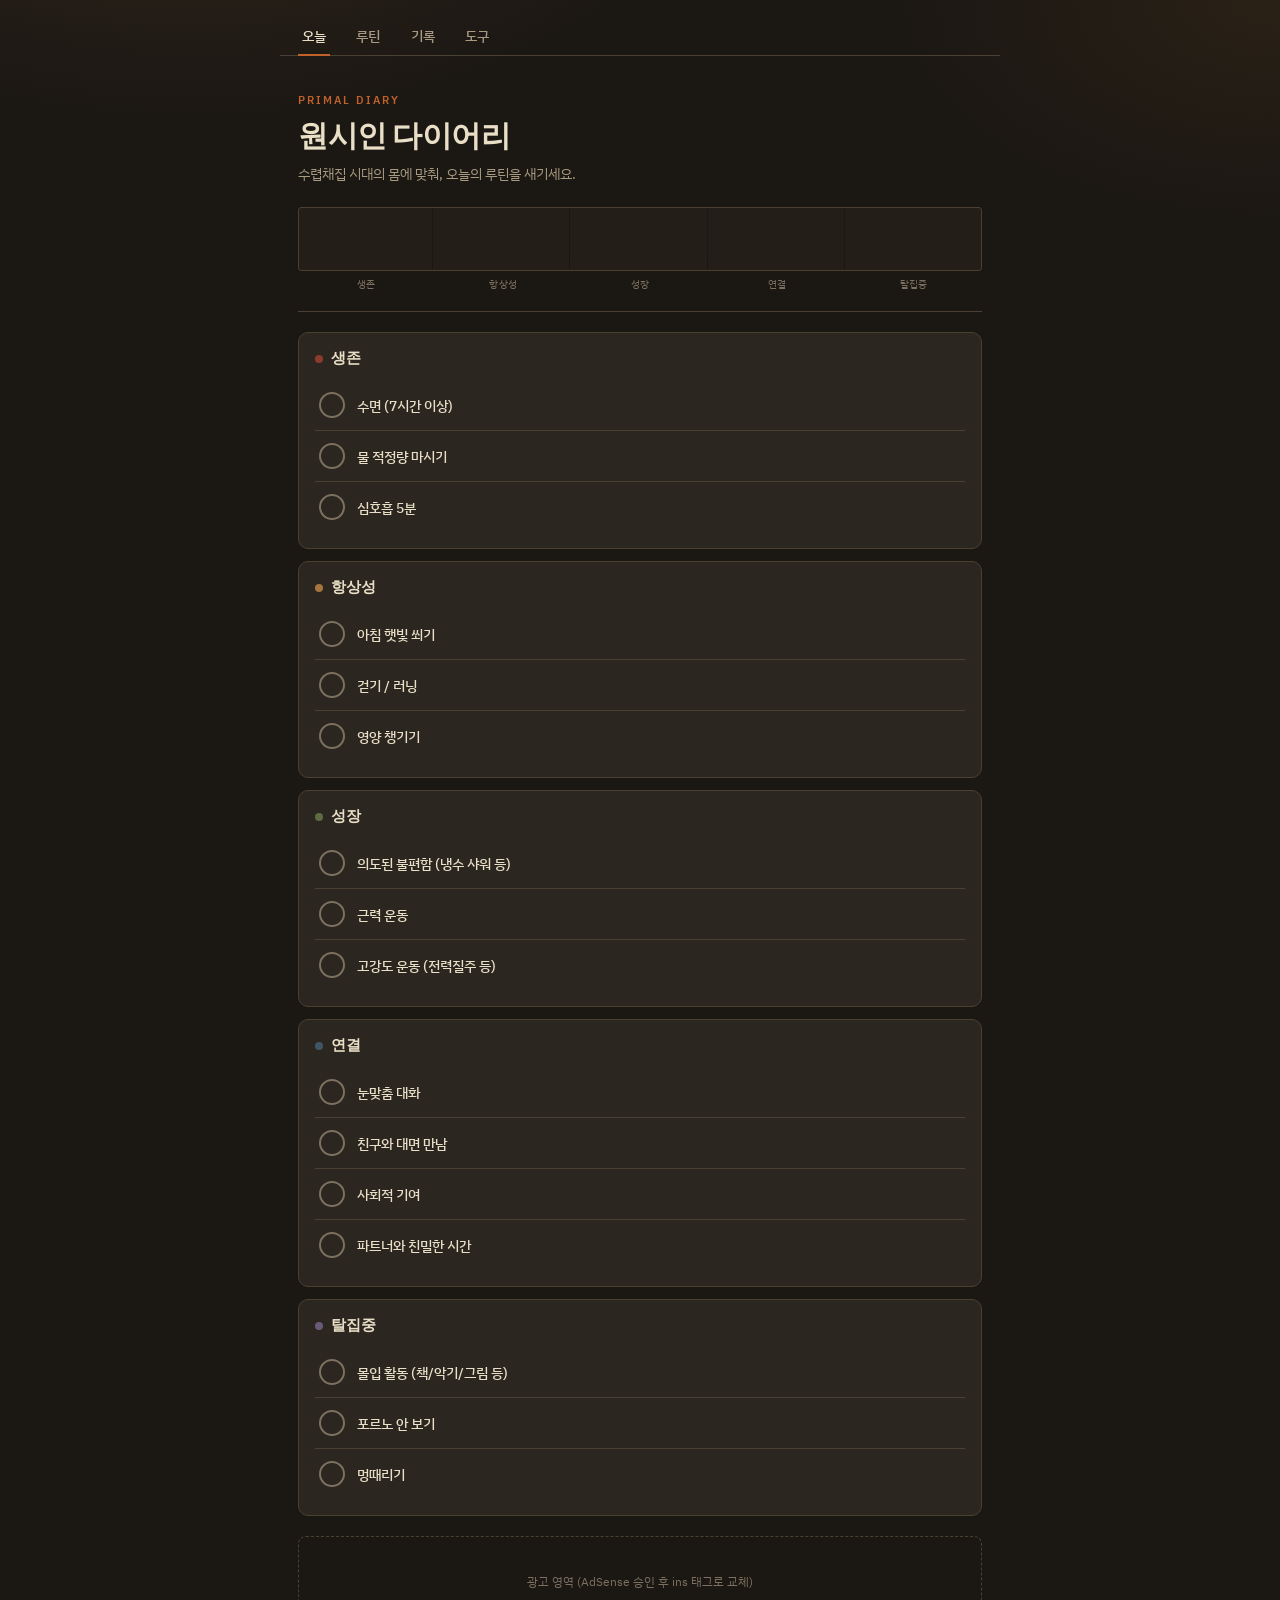
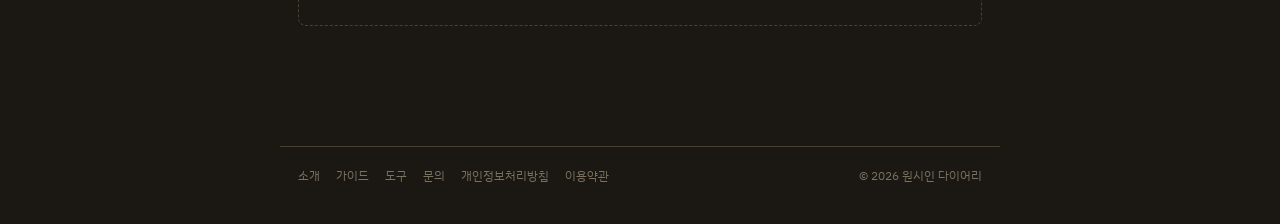
==== index.html @ d8aae8ed "Add files via upload" ====
<!DOCTYPE html>
<html lang="ko">
<head>
<meta charset="UTF-8">
<meta name="viewport" content="width=device-width, initial-scale=1.0">
<title>원시인 다이어리 | 나만의 원시인 루틴 기록</title>
<meta name="description" content="수면, 물, 호흡, 햇빛, 걷기, 영양, 근력운동 같은 원초적 습관을 나만의 실행리스트로 기록하는 개인 루틴 다이어리입니다.">
<meta name="google-adsense-account" content="ca-pub-2557338953436433">
<meta name="naver-site-verification" content="43a13ce1e684f0e41eff7b286d124ef4994e0cc3">
<link rel="preconnect" href="https://fonts.googleapis.com">
<link href="https://fonts.googleapis.com/css2?family=Bitter:wght@500;700;800&family=IBM+Plex+Sans+KR:wght@400;500;600&display=swap" rel="stylesheet">
<link rel="stylesheet" href="style.css">
<script async src="https://pagead2.googlesyndication.com/pagead/js/adsbygoogle.js?client=ca-pub-2557338953436433" crossorigin="anonymous"></script>
</head>
<body>
<div class="tabs">
  <a href="index.html" class="tab active">오늘</a>
  <a href="routines.html" class="tab">루틴</a>
  <a href="history.html" class="tab">기록</a>
  <a href="tools.html" class="tab">도구</a>
</div>

<main class="app">
  <div class="hero">
    <div class="hero-eyebrow">PRIMAL DIARY</div>
    <h1 class="display">원시인 다이어리</h1>
    <p>수렵채집 시대의 몸에 맞춰, 오늘의 루틴을 새기세요.</p>
    <div id="mural-root"></div>
  </div>

  <div id="routine-list"></div>

  <div class="ad-slot">광고 영역 (AdSense 승인 후 ins 태그로 교체)</div>
</main>

<footer class="site-footer">
  <a href="about.html">소개</a>
  <a href="guide.html">가이드</a>
  <a href="tools.html">도구</a>
  <a href="contact.html">문의</a>
  <a href="privacy.html">개인정보처리방침</a>
  <a href="terms.html">이용약관</a>
  <span class="footer-copy">© <span id="year"></span> 원시인 다이어리</span>
</footer>

<div class="toast" id="toast"></div>

<script src="common.js"></script>
<script>
document.getElementById('year').textContent = new Date().getFullYear();

let routines = loadRoutines();
let logs = loadLogs();

function doneToday(routineId) {
  const t = todayStr();
  return logs.some((l) => l.routineId === routineId && l.date === t);
}

function toggle(routineId) {
  const t = todayStr();
  const idx = logs.findIndex((l) => l.routineId === routineId && l.date === t);
  if (idx >= 0) {
    logs.splice(idx, 1);
  } else {
    const r = routines.find((x) => x.id === routineId);
    logs.unshift({ id: uid(), routineId, title: r.title, cat: r.cat, date: t, createdAt: Date.now(), note: '' });
  }
  saveLogs(logs);
  render();
}

function render() {
  renderMural(logs);
  const grouped = CATS.map((c) => ({ cat: c, items: routines.filter((r) => r.cat === c.id) })).filter((g) => g.items.length);
  const listEl = document.getElementById('routine-list');

  if (routines.length === 0) {
    listEl.innerHTML = `<div class="empty">아직 루틴이 없어요.<br>'루틴' 탭에서 나만의 실행리스트를 만들어보세요.</div>`;
    return;
  }

  listEl.innerHTML = grouped.map((g) => `
    <div class="card">
      <div class="section-title"><span class="lv-dot" style="background:${g.cat.color}"></span>${g.cat.label}</div>
      ${g.items.map((r) => `
        <div class="routine">
          <button class="check ${doneToday(r.id) ? 'done' : ''}" data-toggle="${r.id}" aria-label="${escapeHtml(r.title)} 완료 체크">
            <svg viewBox="0 0 16 16" fill="none"><path d="M3 8.5L6.5 12L13 4" stroke="#1B1713" stroke-width="2.2" stroke-linecap="round" stroke-linejoin="round"/></svg>
          </button>
          <div class="routine-body">
            <div class="routine-title ${doneToday(r.id) ? 'done' : ''}">${escapeHtml(r.title)}</div>
          </div>
        </div>
      `).join('')}
    </div>
  `).join('');

  listEl.querySelectorAll('[data-toggle]').forEach((el) => {
    el.onclick = () => toggle(el.dataset.toggle);
  });
}

render();
</script>
</body>
</html>
---- style.css ----
:root {
  --bg: #1b1713;
  --bg-2: #241e18;
  --surface: #2c2620;
  --surface-2: #383028;
  --line: #4a4032;
  --bone: #e9dfc7;
  --bone-dim: #a79a80;
  --muted: #7c7160;
  --fire: #c1622b;
  --fire-dim: #8b4520;
  --lv1: #8b3a2b;
  --lv2: #a6743d;
  --lv3: #5c6b42;
  --lv4: #3f5765;
  --lv5: #6a5a7a;
}
* { box-sizing: border-box; }
html, body { margin: 0; padding: 0; }
body {
  background:
    radial-gradient(ellipse 900px 500px at 15% -10%, #33291d 0%, transparent 60%),
    radial-gradient(ellipse 700px 400px at 100% 0%, #2a2116 0%, transparent 55%),
    var(--bg);
  color: var(--bone);
  font-family: 'IBM Plex Sans KR', sans-serif;
  min-height: 100vh;
  -webkit-font-smoothing: antialiased;
}
.display { font-family: 'Bitter', serif; }
::selection { background: var(--fire-dim); color: var(--bone); }
a { color: inherit; text-decoration: none; }

.app { max-width: 720px; margin: 0 auto; padding: 0 18px 60px; }

.hero { padding: 36px 0 20px; border-bottom: 1px solid var(--line); margin-bottom: 20px; position: relative; }
.hero-eyebrow { font-size: 11px; letter-spacing: .18em; text-transform: uppercase; color: var(--fire); font-weight: 600; margin-bottom: 8px; }
.hero h1 { font-family: 'Bitter', serif; font-weight: 800; font-size: 30px; margin: 0 0 6px; letter-spacing: -.01em; }
.hero p { margin: 0; color: var(--bone-dim); font-size: 14px; line-height: 1.6; }

.mural { display: flex; gap: 3px; margin-top: 22px; height: 64px; border-radius: 3px; overflow: hidden; background: var(--bg-2); border: 1px solid var(--line); position: relative; }
.mural-col { flex: 1; display: flex; flex-direction: column-reverse; align-items: stretch; border-right: 1px solid rgba(0,0,0,.25); }
.mural-col:last-child { border-right: none; }
.mural-mark { width: 100%; flex: 0 0 auto; opacity: .92; border-top: 1px solid rgba(0,0,0,.2); }
.mural-label { display: flex; justify-content: space-between; margin-top: 6px; font-size: 9.5px; color: var(--muted); letter-spacing: .02em; }
.mural-label span { flex: 1; text-align: center; }

.tabs { max-width: 720px; margin: 0 auto; display: flex; gap: 4px; padding: 16px 18px 0; border-bottom: 1px solid var(--line); }
.tab { color: var(--bone-dim); font-size: 13.5px; font-weight: 500; padding: 10px 4px; position: relative; margin-right: 18px; letter-spacing: .01em; display: inline-block; }
.tab.active { color: var(--bone); }
.tab.active::after { content: ''; position: absolute; left: 0; right: 0; bottom: -1px; height: 2px; background: var(--fire); }

.card { background: var(--surface); border: 1px solid var(--line); border-radius: 10px; padding: 16px; margin-bottom: 12px; }
.section-title { font-family: 'Bitter', serif; font-weight: 700; font-size: 15px; margin: 0 0 12px; display: flex; align-items: center; gap: 8px; }
.lv-dot { width: 8px; height: 8px; border-radius: 50%; display: inline-block; flex: 0 0 auto; }

.routine { display: flex; align-items: center; gap: 12px; padding: 12px 4px; border-bottom: 1px solid var(--line); }
.routine:last-child { border-bottom: none; }
.check { width: 26px; height: 26px; border-radius: 50%; border: 2px solid var(--muted); background: transparent; cursor: pointer; flex: 0 0 auto; display: flex; align-items: center; justify-content: center; transition: .15s; }
.check.done { background: var(--fire); border-color: var(--fire); }
.check svg { width: 13px; height: 13px; opacity: 0; transition: .15s; }
.check.done svg { opacity: 1; }
.routine-body { flex: 1; min-width: 0; }
.routine-title { font-size: 14px; font-weight: 500; }
.routine-title.done { color: var(--bone-dim); text-decoration: line-through; }
.routine-cat { font-size: 11px; color: var(--muted); margin-top: 2px; }
.routine-del { background: none; border: none; color: var(--muted); cursor: pointer; font-size: 12px; padding: 4px 6px; opacity: .6; }
.routine-del:hover { opacity: 1; color: var(--fire); }

.row { display: flex; gap: 8px; margin-bottom: 10px; }
input[type=text], input[type=number], select, textarea { background: var(--bg-2); border: 1px solid var(--line); color: var(--bone); border-radius: 7px; padding: 10px 12px; font-family: inherit; font-size: 13.5px; width: 100%; }
input[type=text]:focus, input[type=number]:focus, select:focus, textarea:focus { outline: 1px solid var(--fire); border-color: var(--fire); }
textarea { resize: vertical; min-height: 56px; }
.btn { background: var(--fire); color: #1b1713; border: none; border-radius: 7px; padding: 10px 16px; font-family: inherit; font-weight: 600; font-size: 13.5px; cursor: pointer; white-space: nowrap; transition: .15s; }
.btn:hover { background: #d16f38; }
.btn:disabled { opacity: .4; cursor: not-allowed; }
.btn-ghost { background: transparent; border: 1px solid var(--line); color: var(--bone-dim); }
.btn-ghost:hover { color: var(--bone); border-color: var(--bone-dim); }
.btn-sm { padding: 6px 12px; font-size: 12.5px; }

.log-entry { padding: 12px 0; border-bottom: 1px solid var(--line); }
.log-entry:last-child { border-bottom: none; }
.log-head { display: flex; justify-content: space-between; align-items: center; margin-bottom: 4px; }
.log-title { font-size: 14px; font-weight: 500; }
.log-date { font-size: 11px; color: var(--muted); }

.empty { text-align: center; padding: 36px 12px; color: var(--muted); font-size: 13px; line-height: 1.7; }

.toast { position: fixed; bottom: 24px; left: 50%; transform: translateX(-50%); background: var(--surface-2); border: 1px solid var(--line); color: var(--bone); padding: 10px 18px; border-radius: 8px; font-size: 13px; opacity: 0; pointer-events: none; transition: .25s; z-index: 50; }
.toast.show { opacity: 1; transform: translateX(-50%) translateY(-6px); }
.loading { color: var(--muted); font-size: 13px; padding: 20px 0; text-align: center; }

.site-footer { max-width: 720px; margin: 40px auto 0; padding: 20px 18px 40px; border-top: 1px solid var(--line); display: flex; gap: 16px; flex-wrap: wrap; font-size: 12px; color: var(--muted); }
.site-footer a:hover { color: var(--fire); }
.footer-copy { margin-left: auto; }

.article { line-height: 1.85; font-size: 14.5px; color: var(--bone-dim); }
.article h2 { font-family: 'Bitter', serif; color: var(--bone); font-size: 19px; margin-top: 28px; }
.article h3 { font-family: 'Bitter', serif; color: var(--bone); font-size: 15.5px; margin-top: 18px; }
.article p { margin: 10px 0; }
.article ul { margin: 8px 0; padding-left: 20px; }
.article li { margin: 4px 0; }

.ad-slot { margin: 20px 0; min-height: 90px; display: flex; align-items: center; justify-content: center; border: 1px dashed var(--line); border-radius: 8px; color: var(--muted); font-size: 12px; }

.view-toggle { display: flex; gap: 6px; margin-bottom: 14px; }
.view-toggle button { flex: 1; }

.cal-head { display: flex; align-items: center; justify-content: space-between; margin-bottom: 10px; }
.cal-nav { background: none; border: 1px solid var(--line); color: var(--bone-dim); border-radius: 6px; width: 28px; height: 28px; cursor: pointer; }
.cal-nav:hover { color: var(--bone); border-color: var(--bone-dim); }
.cal-title { font-family: 'Bitter', serif; font-weight: 700; font-size: 14px; }
.cal-grid { display: grid; grid-template-columns: repeat(7, 1fr); gap: 4px; }
.cal-dow { text-align: center; font-size: 10.5px; color: var(--muted); padding-bottom: 4px; }
.cal-cell { aspect-ratio: 1; border-radius: 6px; background: var(--bg-2); border: 1px solid var(--line); display: flex; flex-direction: column; align-items: center; justify-content: center; gap: 2px; font-size: 11px; color: var(--bone-dim); position: relative; }
.cal-cell.empty { background: transparent; border: none; }
.cal-cell.today { border-color: var(--fire); }
.cal-dots { display: flex; gap: 2px; flex-wrap: wrap; justify-content: center; max-width: 26px; }
.cal-dot { width: 4.5px; height: 4.5px; border-radius: 50%; }

.tool-result { margin-top: 12px; padding: 12px; background: var(--bg-2); border: 1px solid var(--line); border-radius: 8px; font-size: 14px; }
.tool-result b { color: var(--fire); font-family: 'Bitter', serif; font-size: 17px; }
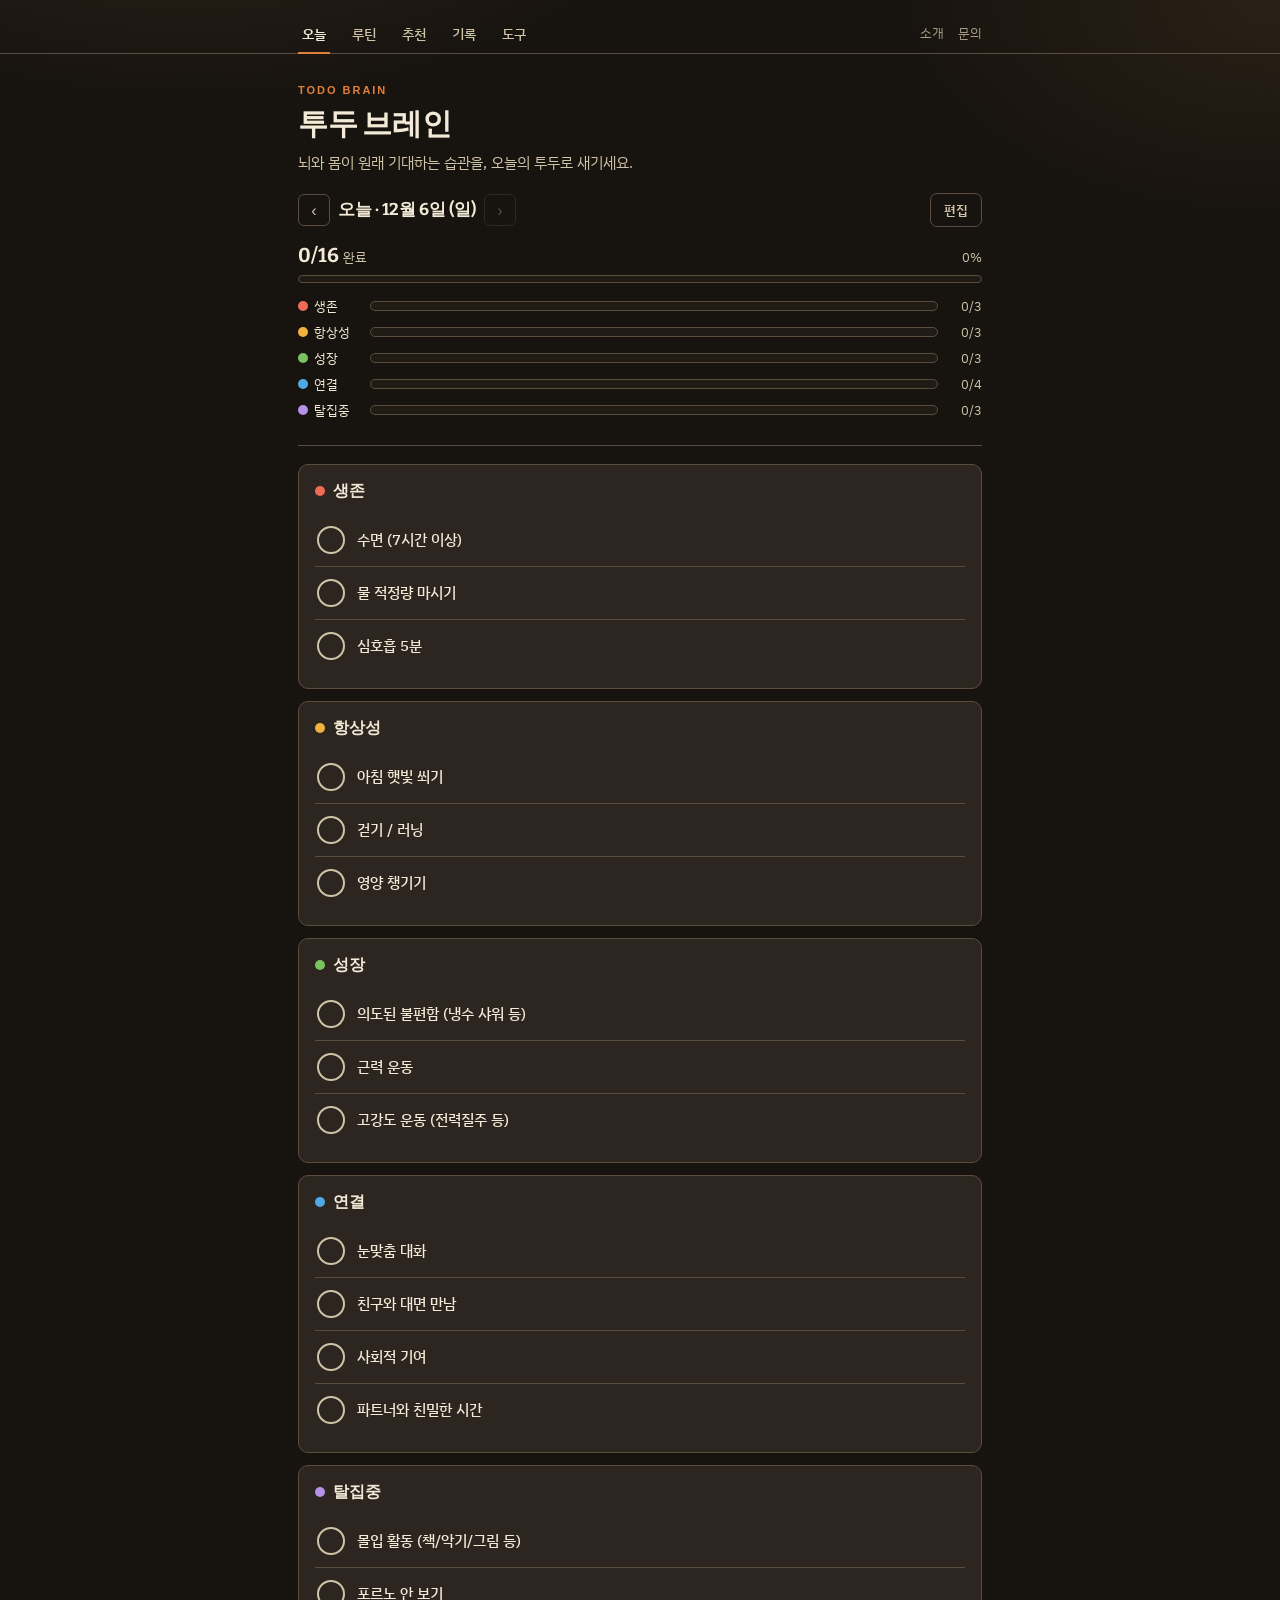
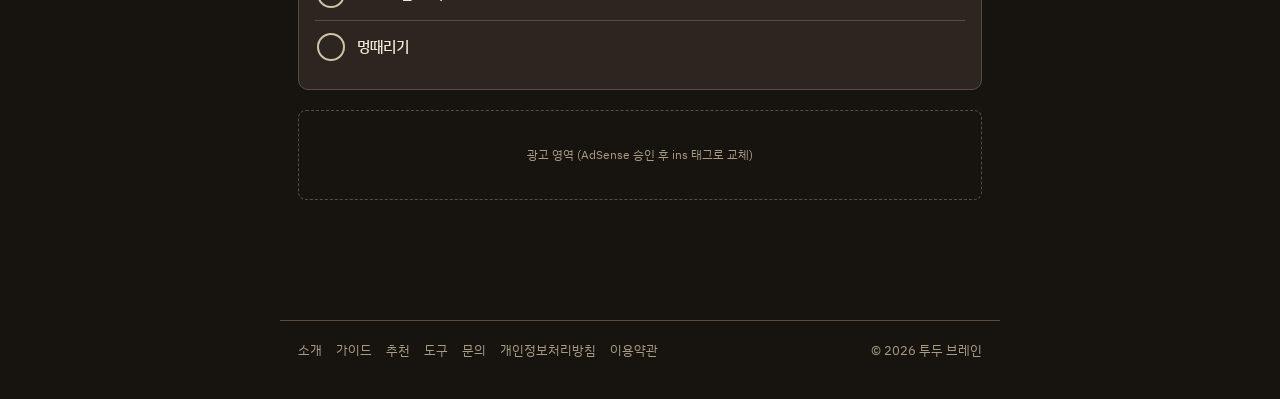
==== commit 27bbf121: "Add files via upload" ====
--- a/index.html
+++ b/index.html
@@ -3,8 +3,8 @@
 <head>
 <meta charset="UTF-8">
 <meta name="viewport" content="width=device-width, initial-scale=1.0">
-<title>원시인 다이어리 | 나만의 원시인 루틴 기록</title>
-<meta name="description" content="수면, 물, 호흡, 햇빛, 걷기, 영양, 근력운동 같은 원초적 습관을 나만의 실행리스트로 기록하는 개인 루틴 다이어리입니다.">
+<title>투두 브레인 | 나만의 루틴 기록</title>
+<meta name="description" content="수면, 물, 호흡, 햇빛, 걷기, 영양, 근력운동 같은 원초적 습관을 나만의 실행리스트로 기록하는 개인 루틴 투두입니다.">
 <meta name="google-adsense-account" content="ca-pub-2557338953436433">
 <meta name="naver-site-verification" content="43a13ce1e684f0e41eff7b286d124ef4994e0cc3">
 <link rel="preconnect" href="https://fonts.googleapis.com">
@@ -13,19 +13,40 @@
 <script async src="https://pagead2.googlesyndication.com/pagead/js/adsbygoogle.js?client=ca-pub-2557338953436433" crossorigin="anonymous"></script>
 </head>
 <body>
-<div class="tabs">
-  <a href="index.html" class="tab active">오늘</a>
-  <a href="routines.html" class="tab">루틴</a>
-  <a href="history.html" class="tab">기록</a>
-  <a href="tools.html" class="tab">도구</a>
-</div>
+<header class="topbar">
+  <div class="topbar-inner">
+    <nav class="tabs">
+      <a href="index.html" class="tab active">오늘</a>
+      <a href="routines.html" class="tab">루틴</a>
+      <a href="tips.html" class="tab">추천</a>
+      <a href="history.html" class="tab">기록</a>
+      <a href="tools.html" class="tab">도구</a>
+    </nav>
+    <nav class="top-links">
+      <a href="about.html">소개</a>
+      <a href="contact.html">문의</a>
+    </nav>
+  </div>
+</header>
 
 <main class="app">
   <div class="hero">
-    <div class="hero-eyebrow">PRIMAL DIARY</div>
-    <h1 class="display">원시인 다이어리</h1>
-    <p>수렵채집 시대의 몸에 맞춰, 오늘의 루틴을 새기세요.</p>
-    <div id="mural-root"></div>
+    <div class="hero-eyebrow">TODO BRAIN</div>
+    <h1 class="display">투두 브레인</h1>
+    <p>뇌와 몸이 원래 기대하는 습관을, 오늘의 투두로 새기세요.</p>
+
+    <div class="date-nav">
+      <button class="cal-nav" id="d-prev" aria-label="전날">‹</button>
+      <div class="date-label" id="d-label"></div>
+      <button class="cal-nav" id="d-next" aria-label="다음날">›</button>
+      <div class="spacer">
+        <button class="btn btn-ghost btn-sm" id="d-today">오늘로</button>
+        <button class="btn btn-ghost btn-sm" id="edit-toggle">편집</button>
+      </div>
+    </div>
+    <p class="past-note" id="past-note" hidden>지난 날짜를 보고 있어요. 체크하면 이 날짜로 기록돼요.</p>
+
+    <div id="progress-root"></div>
   </div>
 
   <div id="routine-list"></div>
@@ -36,11 +57,12 @@
 <footer class="site-footer">
   <a href="about.html">소개</a>
   <a href="guide.html">가이드</a>
+  <a href="tips.html">추천</a>
   <a href="tools.html">도구</a>
   <a href="contact.html">문의</a>
   <a href="privacy.html">개인정보처리방침</a>
   <a href="terms.html">이용약관</a>
-  <span class="footer-copy">© <span id="year"></span> 원시인 다이어리</span>
+  <span class="footer-copy">© <span id="year"></span> 투두 브레인</span>
 </footer>
 
 <div class="toast" id="toast"></div>
@@ -51,55 +73,101 @@
 
 let routines = loadRoutines();
 let logs = loadLogs();
+const today = todayStr();
+let editMode = false;
 
-function doneToday(routineId) {
-  const t = todayStr();
-  return logs.some((l) => l.routineId === routineId && l.date === t);
+// ?date=YYYY-MM-DD 로 들어오면 그 날짜의 루틴을 보여줘요 (미래 날짜는 오늘로)
+let date = new URLSearchParams(location.search).get('date');
+if (!isValidDateStr(date) || date > today) date = today;
+
+function setDate(next) {
+  if (next > today) return;
+  date = next;
+  history.replaceState(null, '', location.pathname + (date === today ? '' : '?date=' + date));
+  render();
+}
+
+function isDone(routineId) {
+  return logs.some((l) => l.routineId === routineId && l.date === date);
 }
 
 function toggle(routineId) {
-  const t = todayStr();
-  const idx = logs.findIndex((l) => l.routineId === routineId && l.date === t);
+  const idx = logs.findIndex((l) => l.routineId === routineId && l.date === date);
   if (idx >= 0) {
     logs.splice(idx, 1);
   } else {
     const r = routines.find((x) => x.id === routineId);
-    logs.unshift({ id: uid(), routineId, title: r.title, cat: r.cat, date: t, createdAt: Date.now(), note: '' });
+    logs.unshift({ id: uid(), routineId, title: r.title, cat: r.cat, date, createdAt: Date.now(), note: '' });
   }
   saveLogs(logs);
   render();
 }
 
+function deleteRoutine(routineId) {
+  const r = routines.find((x) => x.id === routineId);
+  if (!r) return;
+  if (!confirm(`"${r.title}" 루틴을 삭제할까요?\n지난 기록은 그대로 남아요.`)) return;
+  routines = routines.filter((x) => x.id !== routineId);
+  saveRoutines(routines);
+  showToast('루틴을 삭제했어요.');
+  render();
+}
+
+function renameRoutine(routineId) {
+  const r = routines.find((x) => x.id === routineId);
+  if (!r) return;
+  const input = prompt('루틴 이름을 입력하세요', r.title);
+  if (input === null) return;
+  if (!input.trim()) { showToast('루틴 이름을 입력해주세요.'); return; }
+  applyRename(routines, logs, routineId, input);
+  showToast('루틴 이름을 바꿨어요.');
+  render();
+}
+
 function render() {
-  renderMural(logs);
-  const grouped = CATS.map((c) => ({ cat: c, items: routines.filter((r) => r.cat === c.id) })).filter((g) => g.items.length);
+  document.getElementById('d-label').textContent = date === today ? `오늘 · ${formatKoreanDate(date)}` : formatKoreanDate(date);
+  document.getElementById('d-next').disabled = date >= today;
+  document.getElementById('d-today').style.display = date === today ? 'none' : '';
+  document.getElementById('past-note').hidden = date === today;
+  const editBtn = document.getElementById('edit-toggle');
+  editBtn.textContent = editMode ? '완료' : '편집';
+  editBtn.className = editMode ? 'btn btn-sm' : 'btn btn-ghost btn-sm';
+
+  renderProgress(routines, logs, date);
+
   const listEl = document.getElementById('routine-list');
-
   if (routines.length === 0) {
-    listEl.innerHTML = `<div class="empty">아직 루틴이 없어요.<br>'루틴' 탭에서 나만의 실행리스트를 만들어보세요.</div>`;
+    listEl.innerHTML = `<div class="empty">아직 루틴이 없어요.<br>'루틴' 또는 '추천' 탭에서 나만의 실행리스트를 만들어보세요.</div>`;
     return;
   }
 
+  const grouped = CATS.map((c) => ({ cat: c, items: routines.filter((r) => r.cat === c.id) })).filter((g) => g.items.length);
   listEl.innerHTML = grouped.map((g) => `
     <div class="card">
       <div class="section-title"><span class="lv-dot" style="background:${g.cat.color}"></span>${g.cat.label}</div>
       ${g.items.map((r) => `
         <div class="routine">
-          <button class="check ${doneToday(r.id) ? 'done' : ''}" data-toggle="${r.id}" aria-label="${escapeHtml(r.title)} 완료 체크">
+          <button class="check ${isDone(r.id) ? 'done' : ''}" data-toggle="${r.id}" aria-label="${escapeHtml(r.title)} 완료 체크">
             <svg viewBox="0 0 16 16" fill="none"><path d="M3 8.5L6.5 12L13 4" stroke="#1B1713" stroke-width="2.2" stroke-linecap="round" stroke-linejoin="round"/></svg>
           </button>
           <div class="routine-body">
-            <div class="routine-title ${doneToday(r.id) ? 'done' : ''}">${escapeHtml(r.title)}</div>
+            <div class="routine-title ${isDone(r.id) ? 'done' : ''}">${escapeHtml(r.title)}</div>
           </div>
+          ${editMode ? `<div class="routine-actions"><button class="routine-del routine-edit" data-edit="${r.id}">수정</button><button class="routine-del" data-del="${r.id}">삭제</button></div>` : ''}
         </div>
       `).join('')}
     </div>
   `).join('');
 
-  listEl.querySelectorAll('[data-toggle]').forEach((el) => {
-    el.onclick = () => toggle(el.dataset.toggle);
-  });
+  listEl.querySelectorAll('[data-toggle]').forEach((el) => { el.onclick = () => toggle(el.dataset.toggle); });
+  listEl.querySelectorAll('[data-edit]').forEach((el) => { el.onclick = () => renameRoutine(el.dataset.edit); });
+  listEl.querySelectorAll('[data-del]').forEach((el) => { el.onclick = () => deleteRoutine(el.dataset.del); });
 }
+
+document.getElementById('d-prev').onclick = () => setDate(shiftDate(date, -1));
+document.getElementById('d-next').onclick = () => setDate(shiftDate(date, 1));
+document.getElementById('d-today').onclick = () => setDate(today);
+document.getElementById('edit-toggle').onclick = () => { editMode = !editMode; render(); };
 
 render();
 </script>
--- a/style.css
+++ b/style.css
@@ -1,22 +1,23 @@
 :root {
-  --bg: #1b1713;
-  --bg-2: #241e18;
-  --surface: #2c2620;
-  --surface-2: #383028;
-  --line: #4a4032;
-  --bone: #e9dfc7;
-  --bone-dim: #a79a80;
-  --muted: #7c7160;
-  --fire: #c1622b;
-  --fire-dim: #8b4520;
-  --lv1: #8b3a2b;
-  --lv2: #a6743d;
-  --lv3: #5c6b42;
-  --lv4: #3f5765;
-  --lv5: #6a5a7a;
+  --bg: #17130f;
+  --bg-2: #211b15;
+  --surface: #2d2620;
+  --surface-2: #3a3129;
+  --line: #5a4d3d;
+  --bone: #f2ead6;
+  --bone-dim: #d0c4a8;
+  --muted: #a89c84;
+  --fire: #e0803c;
+  --fire-dim: #9a5424;
+  /* 카테고리 색상: 어두운 배경에서도 서로 확실히 구분되도록 밝게 */
+  --lv1: #ef6b57; /* 생존 - 코랄 레드 */
+  --lv2: #f0b13f; /* 항상성 - 앰버 */
+  --lv3: #7cc15f; /* 성장 - 그린 */
+  --lv4: #4fa9e6; /* 연결 - 블루 */
+  --lv5: #b392e8; /* 탈집중 - 퍼플 */
 }
 * { box-sizing: border-box; }
-html, body { margin: 0; padding: 0; }
+html, body { margin: 0; padding: 0; overflow-x: hidden; }
 body {
   background:
     radial-gradient(ellipse 900px 500px at 15% -10%, #33291d 0%, transparent 60%),
@@ -24,99 +25,185 @@
     var(--bg);
   color: var(--bone);
   font-family: 'IBM Plex Sans KR', sans-serif;
+  font-size: 15px;
   min-height: 100vh;
   -webkit-font-smoothing: antialiased;
 }
 .display { font-family: 'Bitter', serif; }
 ::selection { background: var(--fire-dim); color: var(--bone); }
 a { color: inherit; text-decoration: none; }
+button { font-family: inherit; }
 
 .app { max-width: 720px; margin: 0 auto; padding: 0 18px 60px; }
 
-.hero { padding: 36px 0 20px; border-bottom: 1px solid var(--line); margin-bottom: 20px; position: relative; }
-.hero-eyebrow { font-size: 11px; letter-spacing: .18em; text-transform: uppercase; color: var(--fire); font-weight: 600; margin-bottom: 8px; }
+/* ===== 상단바: 왼쪽 탭 + 오른쪽 소개/문의 ===== */
+.topbar { border-bottom: 1px solid var(--line); }
+.topbar-inner { max-width: 720px; margin: 0 auto; padding: 14px 18px 0; display: flex; justify-content: space-between; align-items: flex-end; gap: 12px; }
+.tabs { display: flex; gap: 2px; }
+.tab { color: var(--bone-dim); font-size: 14px; font-weight: 500; padding: 10px 4px; position: relative; margin-right: 16px; white-space: nowrap; }
+.tab:last-child { margin-right: 0; }
+.tab.active { color: var(--bone); font-weight: 600; }
+.tab.active::after { content: ''; position: absolute; left: 0; right: 0; bottom: -1px; height: 2px; background: var(--fire); }
+.top-links { display: flex; gap: 14px; padding-bottom: 11px; font-size: 13px; }
+.top-links a { color: var(--muted); }
+.top-links a:hover, .top-links a.active { color: var(--fire); }
+
+/* ===== 히어로 ===== */
+.hero { padding: 30px 0 18px; border-bottom: 1px solid var(--line); margin-bottom: 18px; position: relative; }
+.hero-eyebrow { font-size: 11px; letter-spacing: .18em; text-transform: uppercase; color: var(--fire); font-weight: 700; margin-bottom: 8px; }
 .hero h1 { font-family: 'Bitter', serif; font-weight: 800; font-size: 30px; margin: 0 0 6px; letter-spacing: -.01em; }
-.hero p { margin: 0; color: var(--bone-dim); font-size: 14px; line-height: 1.6; }
-
-.mural { display: flex; gap: 3px; margin-top: 22px; height: 64px; border-radius: 3px; overflow: hidden; background: var(--bg-2); border: 1px solid var(--line); position: relative; }
-.mural-col { flex: 1; display: flex; flex-direction: column-reverse; align-items: stretch; border-right: 1px solid rgba(0,0,0,.25); }
-.mural-col:last-child { border-right: none; }
-.mural-mark { width: 100%; flex: 0 0 auto; opacity: .92; border-top: 1px solid rgba(0,0,0,.2); }
-.mural-label { display: flex; justify-content: space-between; margin-top: 6px; font-size: 9.5px; color: var(--muted); letter-spacing: .02em; }
-.mural-label span { flex: 1; text-align: center; }
-
-.tabs { max-width: 720px; margin: 0 auto; display: flex; gap: 4px; padding: 16px 18px 0; border-bottom: 1px solid var(--line); }
-.tab { color: var(--bone-dim); font-size: 13.5px; font-weight: 500; padding: 10px 4px; position: relative; margin-right: 18px; letter-spacing: .01em; display: inline-block; }
-.tab.active { color: var(--bone); }
-.tab.active::after { content: ''; position: absolute; left: 0; right: 0; bottom: -1px; height: 2px; background: var(--fire); }
-
+.hero p { margin: 0; color: var(--bone-dim); font-size: 14.5px; line-height: 1.65; }
+
+/* ===== 날짜 이동 ===== */
+.date-nav { display: flex; align-items: center; gap: 8px; margin-top: 18px; flex-wrap: wrap; }
+.date-label { font-family: 'Bitter', serif; font-weight: 700; font-size: 17px; min-width: 130px; text-align: center; }
+.date-nav .spacer { margin-left: auto; display: flex; gap: 6px; }
+.past-note { margin: 10px 0 0; font-size: 12.5px; color: var(--fire); }
+
+/* ===== 진행도 ===== */
+.progress { margin-top: 16px; }
+.progress-head { display: flex; align-items: baseline; justify-content: space-between; margin-bottom: 8px; font-size: 13px; color: var(--bone-dim); }
+.progress-head b { font-family: 'Bitter', serif; font-size: 20px; color: var(--bone); margin-right: 4px; }
+.progress-total { height: 8px; border-radius: 4px; background: var(--bg-2); border: 1px solid var(--line); overflow: hidden; margin-bottom: 14px; }
+.progress-total > div { height: 100%; background: var(--fire); }
+.cat-row { display: flex; align-items: center; gap: 10px; margin-bottom: 8px; }
+.cat-label { width: 62px; font-size: 13px; display: flex; align-items: center; gap: 6px; flex: 0 0 auto; color: var(--bone); }
+.track { flex: 1; height: 10px; border-radius: 5px; background: var(--bg-2); border: 1px solid var(--line); overflow: hidden; }
+.fill { height: 100%; border-radius: 5px; }
+.cat-count { width: 34px; text-align: right; font-size: 12.5px; color: var(--bone-dim); flex: 0 0 auto; }
+
+/* ===== 카드 / 공통 ===== */
 .card { background: var(--surface); border: 1px solid var(--line); border-radius: 10px; padding: 16px; margin-bottom: 12px; }
-.section-title { font-family: 'Bitter', serif; font-weight: 700; font-size: 15px; margin: 0 0 12px; display: flex; align-items: center; gap: 8px; }
-.lv-dot { width: 8px; height: 8px; border-radius: 50%; display: inline-block; flex: 0 0 auto; }
-
-.routine { display: flex; align-items: center; gap: 12px; padding: 12px 4px; border-bottom: 1px solid var(--line); }
+.section-title { font-family: 'Bitter', serif; font-weight: 700; font-size: 16px; margin: 0 0 12px; display: flex; align-items: center; gap: 8px; }
+.lv-dot { width: 10px; height: 10px; border-radius: 50%; display: inline-block; flex: 0 0 auto; }
+
+.routine { display: flex; align-items: center; gap: 12px; padding: 12px 2px; border-bottom: 1px solid var(--line); }
 .routine:last-child { border-bottom: none; }
-.check { width: 26px; height: 26px; border-radius: 50%; border: 2px solid var(--muted); background: transparent; cursor: pointer; flex: 0 0 auto; display: flex; align-items: center; justify-content: center; transition: .15s; }
+.check { width: 28px; height: 28px; border-radius: 50%; border: 2px solid var(--bone-dim); background: transparent; cursor: pointer; flex: 0 0 auto; display: flex; align-items: center; justify-content: center; transition: .15s; }
 .check.done { background: var(--fire); border-color: var(--fire); }
-.check svg { width: 13px; height: 13px; opacity: 0; transition: .15s; }
+.check svg { width: 14px; height: 14px; opacity: 0; transition: .15s; }
 .check.done svg { opacity: 1; }
 .routine-body { flex: 1; min-width: 0; }
-.routine-title { font-size: 14px; font-weight: 500; }
-.routine-title.done { color: var(--bone-dim); text-decoration: line-through; }
-.routine-cat { font-size: 11px; color: var(--muted); margin-top: 2px; }
-.routine-del { background: none; border: none; color: var(--muted); cursor: pointer; font-size: 12px; padding: 4px 6px; opacity: .6; }
-.routine-del:hover { opacity: 1; color: var(--fire); }
-
-.row { display: flex; gap: 8px; margin-bottom: 10px; }
-input[type=text], input[type=number], select, textarea { background: var(--bg-2); border: 1px solid var(--line); color: var(--bone); border-radius: 7px; padding: 10px 12px; font-family: inherit; font-size: 13.5px; width: 100%; }
+.routine-title { font-size: 15px; font-weight: 500; word-break: keep-all; overflow-wrap: anywhere; }
+.routine-title.done { color: var(--muted); text-decoration: line-through; }
+.routine-cat { font-size: 12px; color: var(--muted); margin-top: 2px; }
+.routine-del { background: none; border: 1px solid var(--line); color: var(--bone-dim); cursor: pointer; font-size: 12.5px; padding: 5px 11px; border-radius: 6px; flex: 0 0 auto; }
+.routine-del:hover { color: #fff; background: #b4432f; border-color: #b4432f; }
+
+.row { display: flex; gap: 8px; margin-bottom: 10px; flex-wrap: wrap; }
+.row .grow { flex: 2 1 180px; min-width: 0; }
+.row .sel { flex: 1 1 110px; min-width: 0; }
+input[type=text], input[type=number], select, textarea { background: var(--bg-2); border: 1px solid var(--line); color: var(--bone); border-radius: 7px; padding: 10px 12px; font-family: inherit; font-size: 14.5px; width: 100%; min-width: 0; }
 input[type=text]:focus, input[type=number]:focus, select:focus, textarea:focus { outline: 1px solid var(--fire); border-color: var(--fire); }
 textarea { resize: vertical; min-height: 56px; }
-.btn { background: var(--fire); color: #1b1713; border: none; border-radius: 7px; padding: 10px 16px; font-family: inherit; font-weight: 600; font-size: 13.5px; cursor: pointer; white-space: nowrap; transition: .15s; }
-.btn:hover { background: #d16f38; }
-.btn:disabled { opacity: .4; cursor: not-allowed; }
-.btn-ghost { background: transparent; border: 1px solid var(--line); color: var(--bone-dim); }
-.btn-ghost:hover { color: var(--bone); border-color: var(--bone-dim); }
-.btn-sm { padding: 6px 12px; font-size: 12.5px; }
+.btn { background: var(--fire); color: #1b1713; border: none; border-radius: 7px; padding: 10px 16px; font-weight: 700; font-size: 14px; cursor: pointer; white-space: nowrap; transition: .15s; }
+.btn:hover { background: #ee9150; }
+.btn:disabled { opacity: .45; cursor: not-allowed; }
+.btn-ghost { background: transparent; border: 1px solid var(--line); color: var(--bone-dim); font-weight: 600; }
+.btn-ghost:hover { color: var(--bone); border-color: var(--bone-dim); background: transparent; }
+.btn-sm { padding: 7px 13px; font-size: 13px; }
 
 .log-entry { padding: 12px 0; border-bottom: 1px solid var(--line); }
 .log-entry:last-child { border-bottom: none; }
-.log-head { display: flex; justify-content: space-between; align-items: center; margin-bottom: 4px; }
-.log-title { font-size: 14px; font-weight: 500; }
-.log-date { font-size: 11px; color: var(--muted); }
-
-.empty { text-align: center; padding: 36px 12px; color: var(--muted); font-size: 13px; line-height: 1.7; }
-
-.toast { position: fixed; bottom: 24px; left: 50%; transform: translateX(-50%); background: var(--surface-2); border: 1px solid var(--line); color: var(--bone); padding: 10px 18px; border-radius: 8px; font-size: 13px; opacity: 0; pointer-events: none; transition: .25s; z-index: 50; }
+.log-head { display: flex; justify-content: space-between; align-items: center; gap: 10px; margin-bottom: 8px; }
+.log-title { font-size: 15px; font-weight: 500; display: flex; align-items: center; gap: 8px; min-width: 0; }
+.date-link:hover { color: var(--fire); }
+.date-count { font-family: 'IBM Plex Sans KR', sans-serif; font-weight: 400; font-size: 12.5px; color: var(--muted); }
+
+.empty { text-align: center; padding: 36px 12px; color: var(--muted); font-size: 14px; line-height: 1.7; }
+
+.toast { position: fixed; bottom: 24px; left: 50%; transform: translateX(-50%); background: var(--surface-2); border: 1px solid var(--line); color: var(--bone); padding: 10px 18px; border-radius: 8px; font-size: 13.5px; opacity: 0; pointer-events: none; transition: .25s; z-index: 50; max-width: 90vw; }
 .toast.show { opacity: 1; transform: translateX(-50%) translateY(-6px); }
-.loading { color: var(--muted); font-size: 13px; padding: 20px 0; text-align: center; }
-
-.site-footer { max-width: 720px; margin: 40px auto 0; padding: 20px 18px 40px; border-top: 1px solid var(--line); display: flex; gap: 16px; flex-wrap: wrap; font-size: 12px; color: var(--muted); }
+
+.site-footer { max-width: 720px; margin: 40px auto 0; padding: 20px 18px 40px; border-top: 1px solid var(--line); display: flex; gap: 14px; flex-wrap: wrap; font-size: 12.5px; color: var(--muted); }
 .site-footer a:hover { color: var(--fire); }
 .footer-copy { margin-left: auto; }
 
-.article { line-height: 1.85; font-size: 14.5px; color: var(--bone-dim); }
+.article { line-height: 1.85; font-size: 15px; color: var(--bone-dim); }
 .article h2 { font-family: 'Bitter', serif; color: var(--bone); font-size: 19px; margin-top: 28px; }
-.article h3 { font-family: 'Bitter', serif; color: var(--bone); font-size: 15.5px; margin-top: 18px; }
+.article h3 { font-family: 'Bitter', serif; color: var(--bone); font-size: 16px; margin-top: 18px; }
 .article p { margin: 10px 0; }
 .article ul { margin: 8px 0; padding-left: 20px; }
 .article li { margin: 4px 0; }
+.article a { color: var(--fire); }
 
 .ad-slot { margin: 20px 0; min-height: 90px; display: flex; align-items: center; justify-content: center; border: 1px dashed var(--line); border-radius: 8px; color: var(--muted); font-size: 12px; }
 
 .view-toggle { display: flex; gap: 6px; margin-bottom: 14px; }
 .view-toggle button { flex: 1; }
 
-.cal-head { display: flex; align-items: center; justify-content: space-between; margin-bottom: 10px; }
-.cal-nav { background: none; border: 1px solid var(--line); color: var(--bone-dim); border-radius: 6px; width: 28px; height: 28px; cursor: pointer; }
-.cal-nav:hover { color: var(--bone); border-color: var(--bone-dim); }
-.cal-title { font-family: 'Bitter', serif; font-weight: 700; font-size: 14px; }
-.cal-grid { display: grid; grid-template-columns: repeat(7, 1fr); gap: 4px; }
-.cal-dow { text-align: center; font-size: 10.5px; color: var(--muted); padding-bottom: 4px; }
-.cal-cell { aspect-ratio: 1; border-radius: 6px; background: var(--bg-2); border: 1px solid var(--line); display: flex; flex-direction: column; align-items: center; justify-content: center; gap: 2px; font-size: 11px; color: var(--bone-dim); position: relative; }
+/* ===== 달력 ===== */
+.cal-head { display: flex; align-items: center; justify-content: space-between; margin-bottom: 12px; }
+.cal-nav { background: none; border: 1px solid var(--line); color: var(--bone-dim); border-radius: 6px; width: 32px; height: 32px; cursor: pointer; font-size: 16px; line-height: 1; flex: 0 0 auto; }
+.cal-nav:hover:not(:disabled) { color: var(--bone); border-color: var(--bone-dim); }
+.cal-nav:disabled { opacity: .35; cursor: not-allowed; }
+.cal-title { font-family: 'Bitter', serif; font-weight: 700; font-size: 16px; }
+.cal-grid { display: grid; grid-template-columns: repeat(7, minmax(0, 1fr)); gap: 4px; }
+.cal-dow { text-align: center; font-size: 12px; color: var(--muted); padding-bottom: 4px; }
+.cal-cell { min-height: 58px; border-radius: 8px; background: var(--bg-2); border: 1px solid var(--line); display: flex; flex-direction: column; align-items: center; justify-content: center; gap: 5px; font-size: 13px; color: var(--bone); padding: 4px 0; }
+a.cal-cell { cursor: pointer; }
+a.cal-cell:hover { border-color: var(--fire); }
 .cal-cell.empty { background: transparent; border: none; }
-.cal-cell.today { border-color: var(--fire); }
-.cal-dots { display: flex; gap: 2px; flex-wrap: wrap; justify-content: center; max-width: 26px; }
-.cal-dot { width: 4.5px; height: 4.5px; border-radius: 50%; }
-
-.tool-result { margin-top: 12px; padding: 12px; background: var(--bg-2); border: 1px solid var(--line); border-radius: 8px; font-size: 14px; }
+.cal-cell.today { border: 2px solid var(--fire); font-weight: 700; }
+.cal-cell.future { color: var(--muted); opacity: .45; }
+.cal-dots { display: flex; gap: 2px; justify-content: center; }
+.cal-dot { width: 6px; height: 6px; border-radius: 50%; border: 1px solid var(--line); }
+.cal-dot.on { border-color: transparent; }
+.legend { display: flex; gap: 12px; flex-wrap: wrap; margin-top: 14px; font-size: 12.5px; color: var(--bone-dim); }
+.legend span { display: inline-flex; align-items: center; gap: 5px; }
+.cal-hint { margin: 10px 0 0; font-size: 12.5px; color: var(--muted); line-height: 1.6; }
+
+/* ===== 도구 ===== */
+.tool-result { margin-top: 12px; padding: 12px; background: var(--bg-2); border: 1px solid var(--line); border-radius: 8px; font-size: 14.5px; }
 .tool-result b { color: var(--fire); font-family: 'Bitter', serif; font-size: 17px; }
+
+/* ===== 추천 ===== */
+.chip-row { display: flex; gap: 6px; margin-bottom: 14px; flex-wrap: wrap; }
+.chip-row .btn { flex: 1; min-width: 80px; }
+.tip { padding: 14px 0; border-bottom: 1px solid var(--line); }
+.tip:last-child { border-bottom: none; }
+.tip-head { display: flex; align-items: flex-start; justify-content: space-between; gap: 10px; }
+.tip-title { font-size: 15px; font-weight: 600; margin: 0 0 4px; }
+.tip-desc { font-size: 13.5px; color: var(--bone-dim); line-height: 1.7; margin: 0; }
+.tip-meta { font-size: 12px; color: var(--muted); margin-top: 6px; display: flex; align-items: center; gap: 6px; }
+.section-note { font-size: 13.5px; color: var(--bone-dim); line-height: 1.7; margin: 0 0 14px; }
+
+/* ===== 모바일 ===== */
+@media (max-width: 520px) {
+  body { font-size: 15px; }
+  .topbar-inner { flex-wrap: wrap; padding-top: 8px; gap: 0; }
+  .top-links { order: -1; width: 100%; justify-content: flex-end; padding-bottom: 2px; font-size: 12.5px; }
+  .tabs { width: 100%; justify-content: space-between; }
+  .tab { margin-right: 0; flex: 1; text-align: center; font-size: 14px; }
+  .hero { padding: 22px 0 16px; }
+  .hero h1 { font-size: 25px; }
+  .app { padding: 0 14px 50px; }
+  .site-footer { padding: 18px 14px 36px; }
+  .card { padding: 14px; }
+  input[type=text], input[type=number], select, textarea { font-size: 16px; }
+  .date-label { min-width: 0; flex: 1; font-size: 16px; }
+  .date-nav .spacer { margin-left: 0; width: 100%; }
+  .date-nav .spacer .btn { flex: 1; }
+  .cat-label { width: 56px; font-size: 12.5px; }
+  .cal-grid { gap: 3px; }
+  .cal-cell { min-height: 50px; font-size: 12.5px; gap: 4px; }
+  .cal-dot { width: 5px; height: 5px; }
+  .cal-dots { gap: 1.5px; }
+  .tip-head { flex-direction: column; }
+  .routine-del { padding: 5px 9px; }
+  .footer-copy { margin-left: 0; width: 100%; }
+}
+
+/* ===== 이름 수정 / 수면 설정 ===== */
+input[type=time] { background: var(--bg-2); border: 1px solid var(--line); color: var(--bone); border-radius: 7px; padding: 10px 12px; font-family: inherit; font-size: 14.5px; width: 100%; min-width: 0; color-scheme: dark; }
+input[type=time]:focus { outline: 1px solid var(--fire); border-color: var(--fire); }
+.routine-actions { display: flex; gap: 6px; flex: 0 0 auto; }
+.routine-edit:hover { color: var(--bone); background: transparent; border-color: var(--bone-dim); }
+.routine.editing { flex-wrap: wrap; }
+.routine.editing .routine-body { flex: 1 1 100%; }
+.routine.editing .routine-actions { margin-left: auto; }
+.time-field { flex: 1 1 120px; display: flex; flex-direction: column; gap: 5px; font-size: 13px; color: var(--bone-dim); }
+.sleep-opt { display: flex; justify-content: space-between; align-items: center; gap: 8px; margin-bottom: 8px; flex-wrap: wrap; }
+@media (max-width: 520px) {
+  input[type=time] { font-size: 16px; }
+}
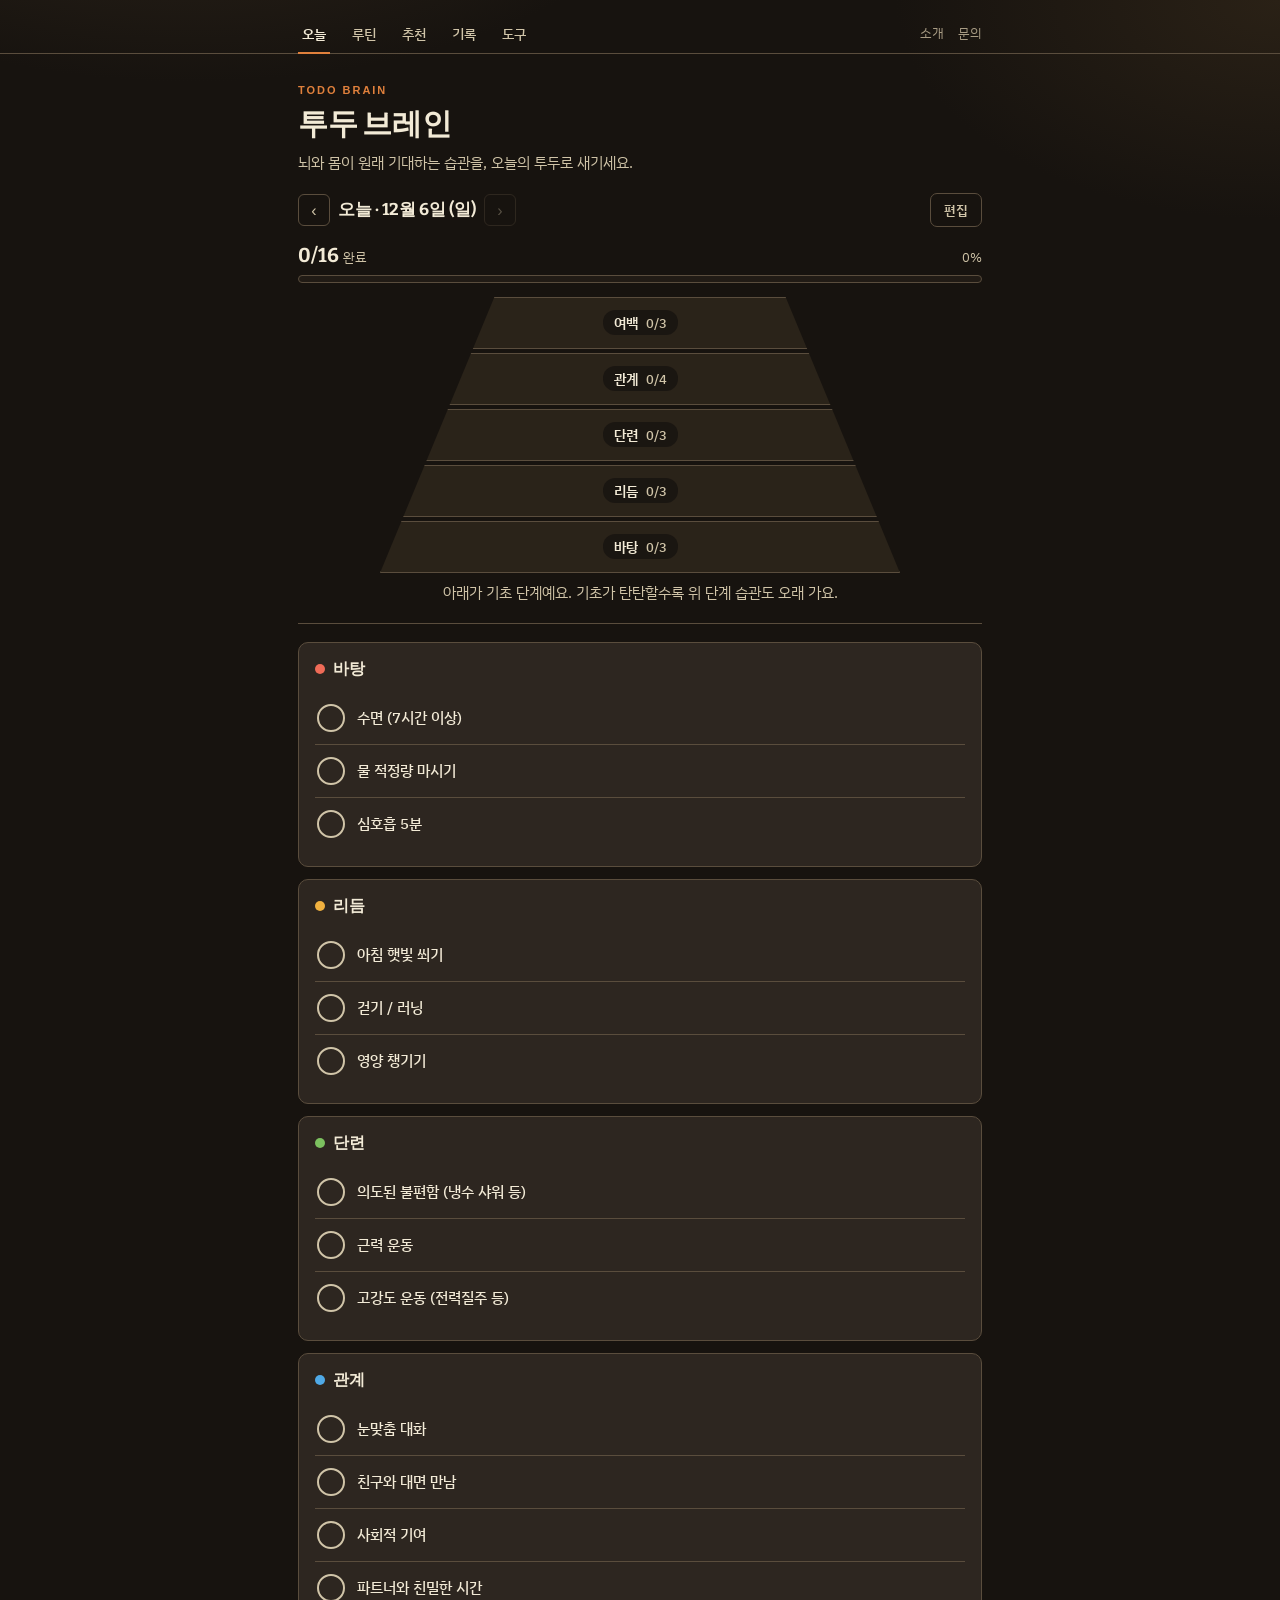
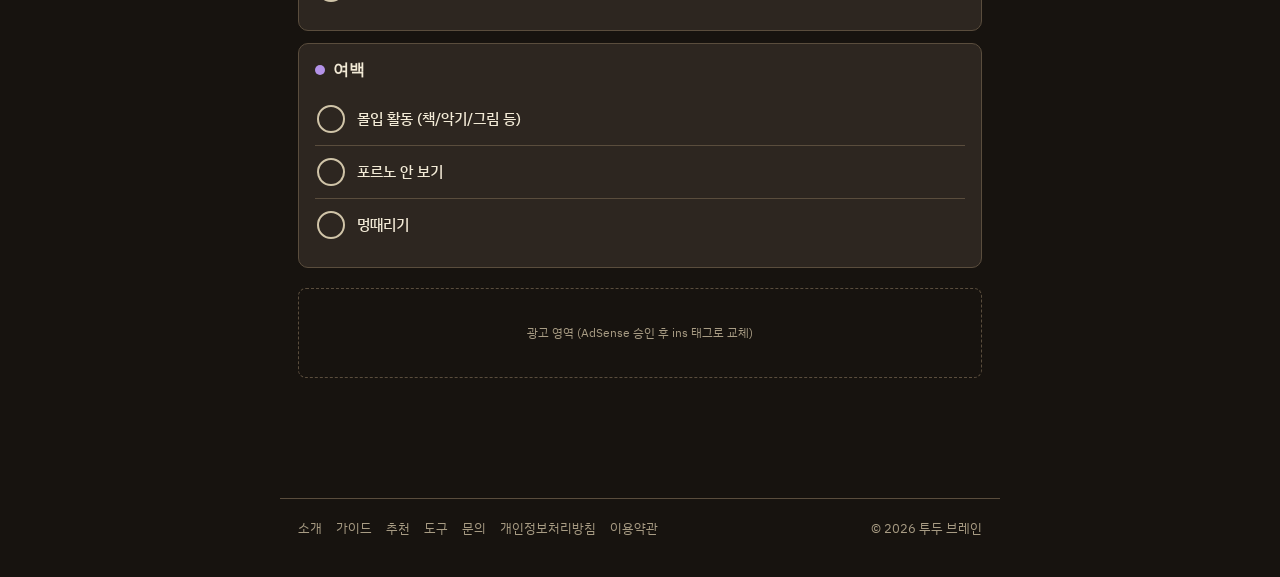
==== commit 073562bc: "Add files via upload" ====
--- a/index.html
+++ b/index.html
@@ -143,8 +143,8 @@
 
   const grouped = CATS.map((c) => ({ cat: c, items: routines.filter((r) => r.cat === c.id) })).filter((g) => g.items.length);
   listEl.innerHTML = grouped.map((g) => `
-    <div class="card">
-      <div class="section-title"><span class="lv-dot" style="background:${g.cat.color}"></span>${g.cat.label}</div>
+    <div class="card" id="cat-${g.cat.id}">
+      <div class="section-title"><span class="lv-dot" style="background:${g.cat.color}"></span>${escapeHtml(g.cat.label)}</div>
       ${g.items.map((r) => `
         <div class="routine">
           <button class="check ${isDone(r.id) ? 'done' : ''}" data-toggle="${r.id}" aria-label="${escapeHtml(r.title)} 완료 체크">
--- a/style.css
+++ b/style.css
@@ -207,3 +207,31 @@
 @media (max-width: 520px) {
   input[type=time] { font-size: 16px; }
 }
+
+/* ===== 욕구 단계 피라미드 ===== */
+html { scroll-behavior: smooth; }
+.pyramid { display: flex; flex-direction: column; gap: 4px; margin: 14px auto 8px; max-width: 520px; clip-path: polygon(22% 0, 78% 0, 100% 100%, 0 100%); }
+.tier { position: relative; height: 52px; background: #2a2319; display: flex; align-items: center; justify-content: center; overflow: hidden; box-shadow: inset 0 0 0 1px var(--line); }
+.tier-fill { position: absolute; left: 0; top: 0; bottom: 0; background: var(--c); opacity: .92; transition: width .25s; }
+.tier-text { position: relative; display: inline-flex; align-items: center; gap: 8px; background: rgba(23,19,15,.8); padding: 3px 11px; border-radius: 12px; font-size: 14px; font-weight: 600; max-width: 90%; }
+.tier-name { overflow: hidden; text-overflow: ellipsis; white-space: nowrap; max-width: 90px; }
+.tier-count { color: var(--bone-dim); font-size: 12.5px; font-weight: 500; flex: 0 0 auto; }
+a.tier:hover .tier-fill { opacity: 1; }
+.tier.empty-tier { opacity: .55; }
+.pyramid-note { margin: 6px 0 0; font-size: 12.5px; color: var(--muted); text-align: center; line-height: 1.6; }
+
+/* 단계 한눈에 보기 표 (가이드) */
+.table-wrap { overflow-x: auto; margin: 12px 0; }
+table.levels { width: 100%; border-collapse: collapse; font-size: 14px; min-width: 420px; }
+table.levels th, table.levels td { border: 1px solid var(--line); padding: 9px 10px; text-align: left; vertical-align: top; line-height: 1.6; }
+table.levels th { background: var(--bg-2); color: var(--bone); font-weight: 600; }
+table.levels td:first-child { white-space: nowrap; color: var(--bone); font-weight: 600; }
+
+/* 단계 이름 설정 */
+.cat-edit-grid { display: grid; grid-template-columns: repeat(auto-fit, minmax(130px, 1fr)); gap: 10px; margin-bottom: 12px; }
+.cat-edit-grid label { display: flex; flex-direction: column; gap: 5px; font-size: 13px; color: var(--bone-dim); }
+.cat-edit-grid .lv { display: flex; align-items: center; gap: 6px; }
+@media (max-width: 520px) {
+  .tier { height: 48px; }
+  .tier-text { font-size: 13.5px; padding: 3px 9px; }
+}
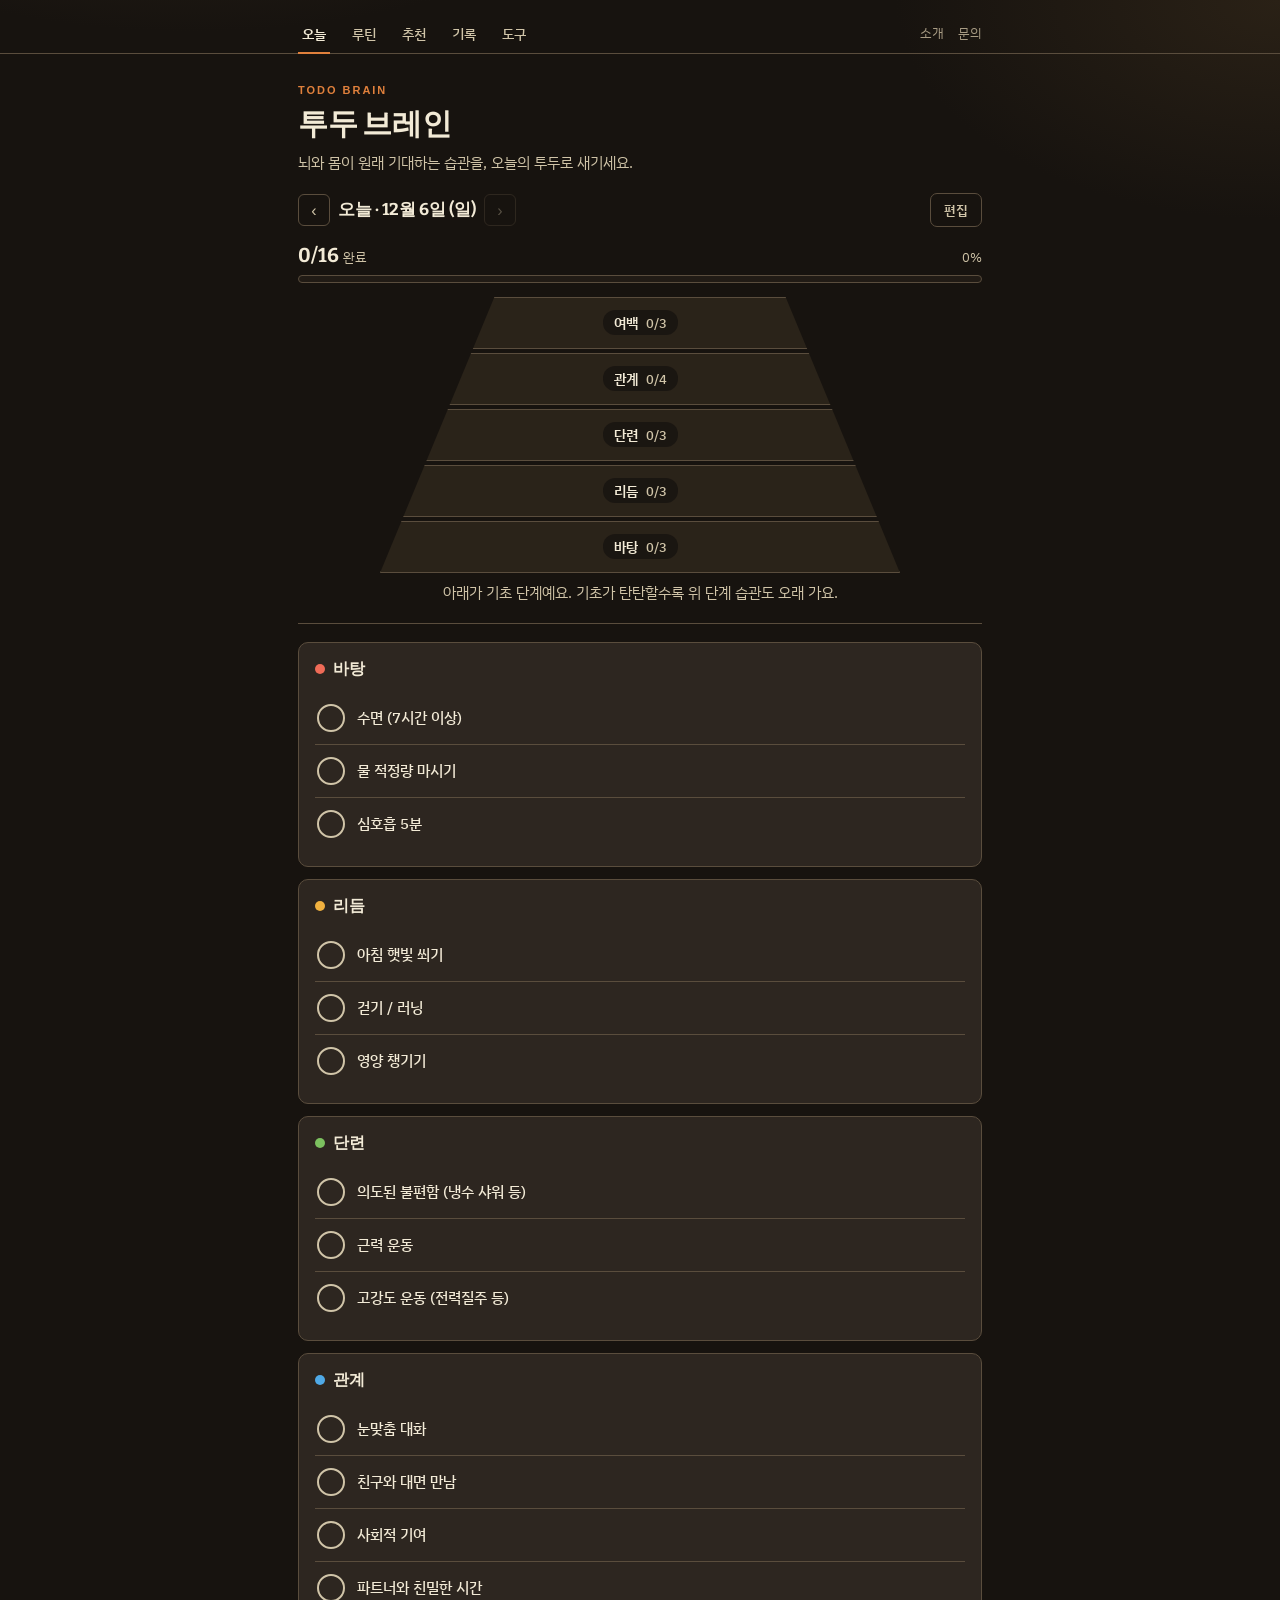
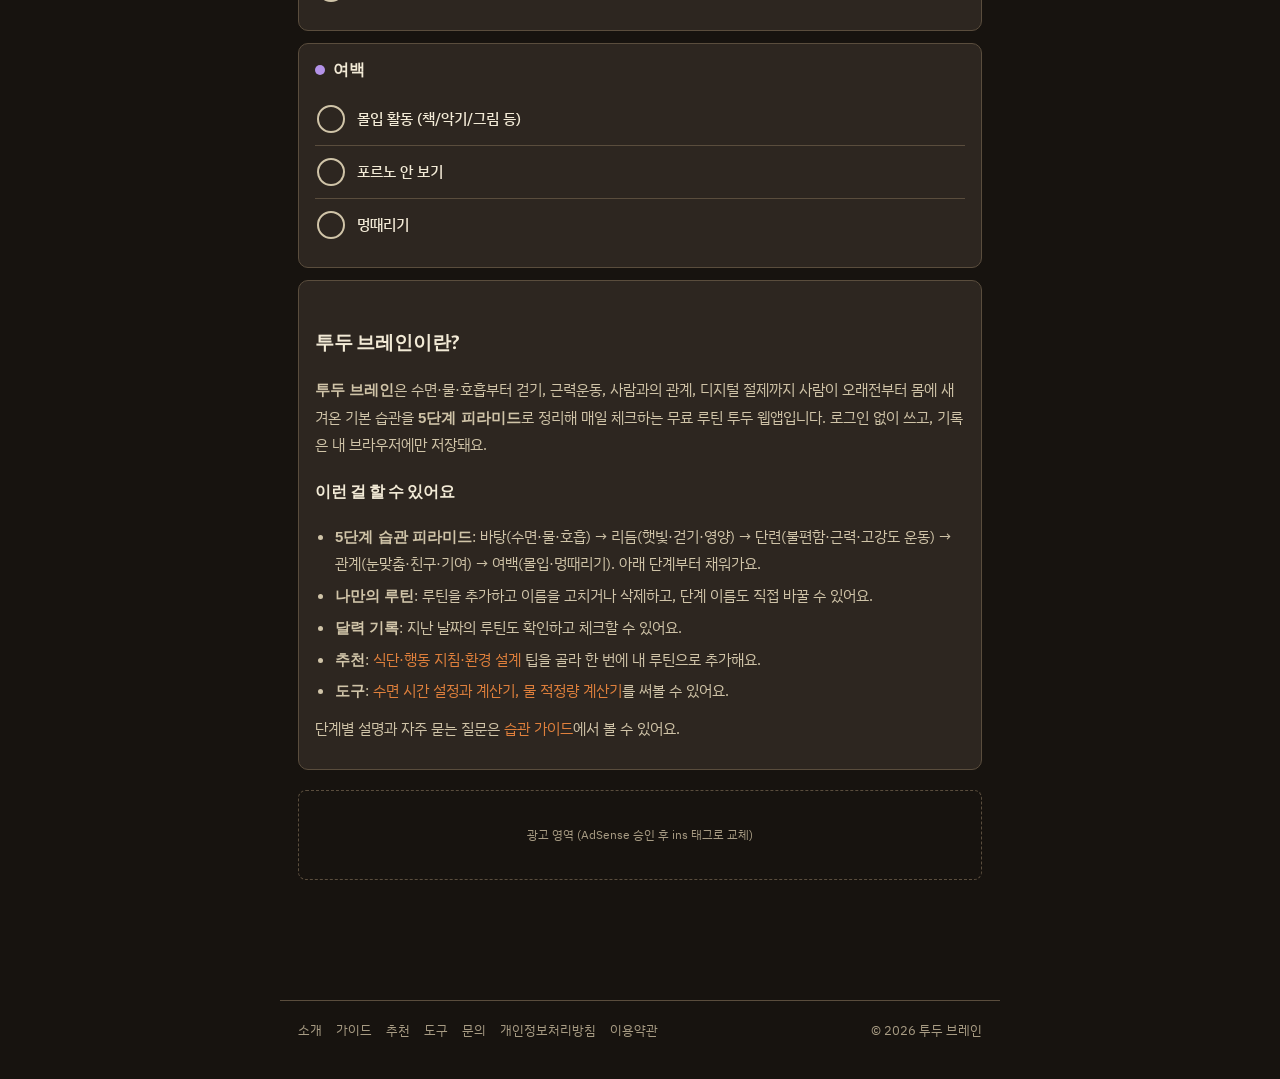
==== commit a6ff95f4: "Add files via upload" ====
--- a/index.html
+++ b/index.html
@@ -3,8 +3,82 @@
 <head>
 <meta charset="UTF-8">
 <meta name="viewport" content="width=device-width, initial-scale=1.0">
-<title>투두 브레인 | 나만의 루틴 기록</title>
-<meta name="description" content="수면, 물, 호흡, 햇빛, 걷기, 영양, 근력운동 같은 원초적 습관을 나만의 실행리스트로 기록하는 개인 루틴 투두입니다.">
+<title>투두 브레인 | 습관 5단계 피라미드로 매일 체크하는 루틴 투두</title>
+<meta name="description" content="수면·물·호흡부터 걷기·근력운동·관계·여백까지, 기본 습관을 5단계 피라미드로 정리해 매일 체크하는 무료 루틴 투두 앱. 로그인 없이 쓰고 기록은 내 브라우저에만 저장돼요.">
+<!-- geo:start -->
+<link rel="canonical" href="https://primal-diary.vercel.app/">
+<meta property="og:type" content="website">
+<meta property="og:site_name" content="투두 브레인">
+<meta property="og:locale" content="ko_KR">
+<meta property="og:title" content="투두 브레인 | 습관 5단계 피라미드로 매일 체크하는 루틴 투두">
+<meta property="og:description" content="수면·물·호흡부터 걷기·근력운동·관계·여백까지, 기본 습관을 5단계 피라미드로 정리해 매일 체크하는 무료 루틴 투두 앱. 로그인 없이 쓰고 기록은 내 브라우저에만 저장돼요.">
+<meta property="og:url" content="https://primal-diary.vercel.app/">
+<meta name="twitter:card" content="summary">
+<meta name="twitter:title" content="투두 브레인 | 습관 5단계 피라미드로 매일 체크하는 루틴 투두">
+<meta name="twitter:description" content="수면·물·호흡부터 걷기·근력운동·관계·여백까지, 기본 습관을 5단계 피라미드로 정리해 매일 체크하는 무료 루틴 투두 앱. 로그인 없이 쓰고 기록은 내 브라우저에만 저장돼요.">
+<script type="application/ld+json">
+{
+  "@context": "https://schema.org",
+  "@graph": [
+    {
+      "@type": "Organization",
+      "@id": "https://primal-diary.vercel.app/#org",
+      "name": "투두 브레인",
+      "alternateName": "Todo Brain",
+      "url": "https://primal-diary.vercel.app/",
+      "email": "yjw2172@naver.com"
+    },
+    {
+      "@type": "WebSite",
+      "@id": "https://primal-diary.vercel.app/#website",
+      "url": "https://primal-diary.vercel.app/",
+      "name": "투두 브레인",
+      "alternateName": "Todo Brain",
+      "inLanguage": "ko-KR",
+      "publisher": {
+        "@id": "https://primal-diary.vercel.app/#org"
+      }
+    },
+    {
+      "@type": "WebPage",
+      "@id": "https://primal-diary.vercel.app/#webpage",
+      "url": "https://primal-diary.vercel.app/",
+      "name": "투두 브레인 | 습관 5단계 피라미드로 매일 체크하는 루틴 투두",
+      "description": "수면·물·호흡부터 걷기·근력운동·관계·여백까지, 기본 습관을 5단계 피라미드로 정리해 매일 체크하는 무료 루틴 투두 앱. 로그인 없이 쓰고 기록은 내 브라우저에만 저장돼요.",
+      "inLanguage": "ko-KR",
+      "isPartOf": {
+        "@id": "https://primal-diary.vercel.app/#website"
+      },
+      "dateModified": "2026-10-31"
+    },
+    {
+      "@type": "WebApplication",
+      "@id": "https://primal-diary.vercel.app/#app",
+      "name": "투두 브레인",
+      "url": "https://primal-diary.vercel.app/",
+      "description": "수면·물·호흡부터 걷기·근력운동·관계·여백까지, 기본 습관을 5단계 피라미드로 정리해 매일 체크하는 무료 루틴 투두 앱. 로그인 없이 쓰고 기록은 내 브라우저에만 저장돼요.",
+      "applicationCategory": "HealthApplication",
+      "operatingSystem": "Any",
+      "browserRequirements": "Requires JavaScript",
+      "inLanguage": "ko-KR",
+      "isAccessibleForFree": true,
+      "offers": {
+        "@type": "Offer",
+        "price": "0",
+        "priceCurrency": "KRW"
+      },
+      "featureList": [
+        "5단계 습관 피라미드 진행도",
+        "루틴 추가·이름 수정·삭제",
+        "달력 기록과 지난 날짜 체크",
+        "식단·행동 지침·환경 설계 추천",
+        "수면 시간 설정과 계산기, 물 적정량 계산기"
+      ]
+    }
+  ]
+}
+</script>
+<!-- geo:end -->
 <meta name="google-adsense-account" content="ca-pub-2557338953436433">
 <meta name="naver-site-verification" content="43a13ce1e684f0e41eff7b286d124ef4994e0cc3">
 <link rel="preconnect" href="https://fonts.googleapis.com">
@@ -51,6 +125,24 @@
 
   <div id="routine-list"></div>
 
+  <!-- geo:about:start -->
+  <noscript><div class="empty">루틴 체크리스트를 사용하려면 브라우저에서 JavaScript를 켜주세요.</div></noscript>
+
+  <section class="card article" id="about-app">
+    <h2>투두 브레인이란?</h2>
+    <p><b>투두 브레인</b>은 수면·물·호흡부터 걷기, 근력운동, 사람과의 관계, 디지털 절제까지 사람이 오래전부터 몸에 새겨온 기본 습관을 <b>5단계 피라미드</b>로 정리해 매일 체크하는 무료 루틴 투두 웹앱입니다. 로그인 없이 쓰고, 기록은 내 브라우저에만 저장돼요.</p>
+    <h3>이런 걸 할 수 있어요</h3>
+    <ul>
+      <li><b>5단계 습관 피라미드</b>: 바탕(수면·물·호흡) → 리듬(햇빛·걷기·영양) → 단련(불편함·근력·고강도 운동) → 관계(눈맞춤·친구·기여) → 여백(몰입·멍때리기). 아래 단계부터 채워가요.</li>
+      <li><b>나만의 루틴</b>: 루틴을 추가하고 이름을 고치거나 삭제하고, 단계 이름도 직접 바꿀 수 있어요.</li>
+      <li><b>달력 기록</b>: 지난 날짜의 루틴도 확인하고 체크할 수 있어요.</li>
+      <li><b>추천</b>: <a href="tips.html">식단·행동 지침·환경 설계</a> 팁을 골라 한 번에 내 루틴으로 추가해요.</li>
+      <li><b>도구</b>: <a href="tools.html">수면 시간 설정과 계산기, 물 적정량 계산기</a>를 써볼 수 있어요.</li>
+    </ul>
+    <p>단계별 설명과 자주 묻는 질문은 <a href="guide.html">습관 가이드</a>에서 볼 수 있어요.</p>
+  </section>
+  <!-- geo:about:end -->
+
   <div class="ad-slot">광고 영역 (AdSense 승인 후 ins 태그로 교체)</div>
 </main>
 
--- a/style.css
+++ b/style.css
@@ -235,3 +235,8 @@
   .tier { height: 48px; }
   .tier-text { font-size: 13.5px; padding: 3px 9px; }
 }
+
+/* geo */
+.updated { margin-top: 8px !important; font-size: 12.5px !important; color: var(--muted) !important; }
+.chip-row .btn { text-align: center; }
+.article h3 + p { margin-top: 4px; }
